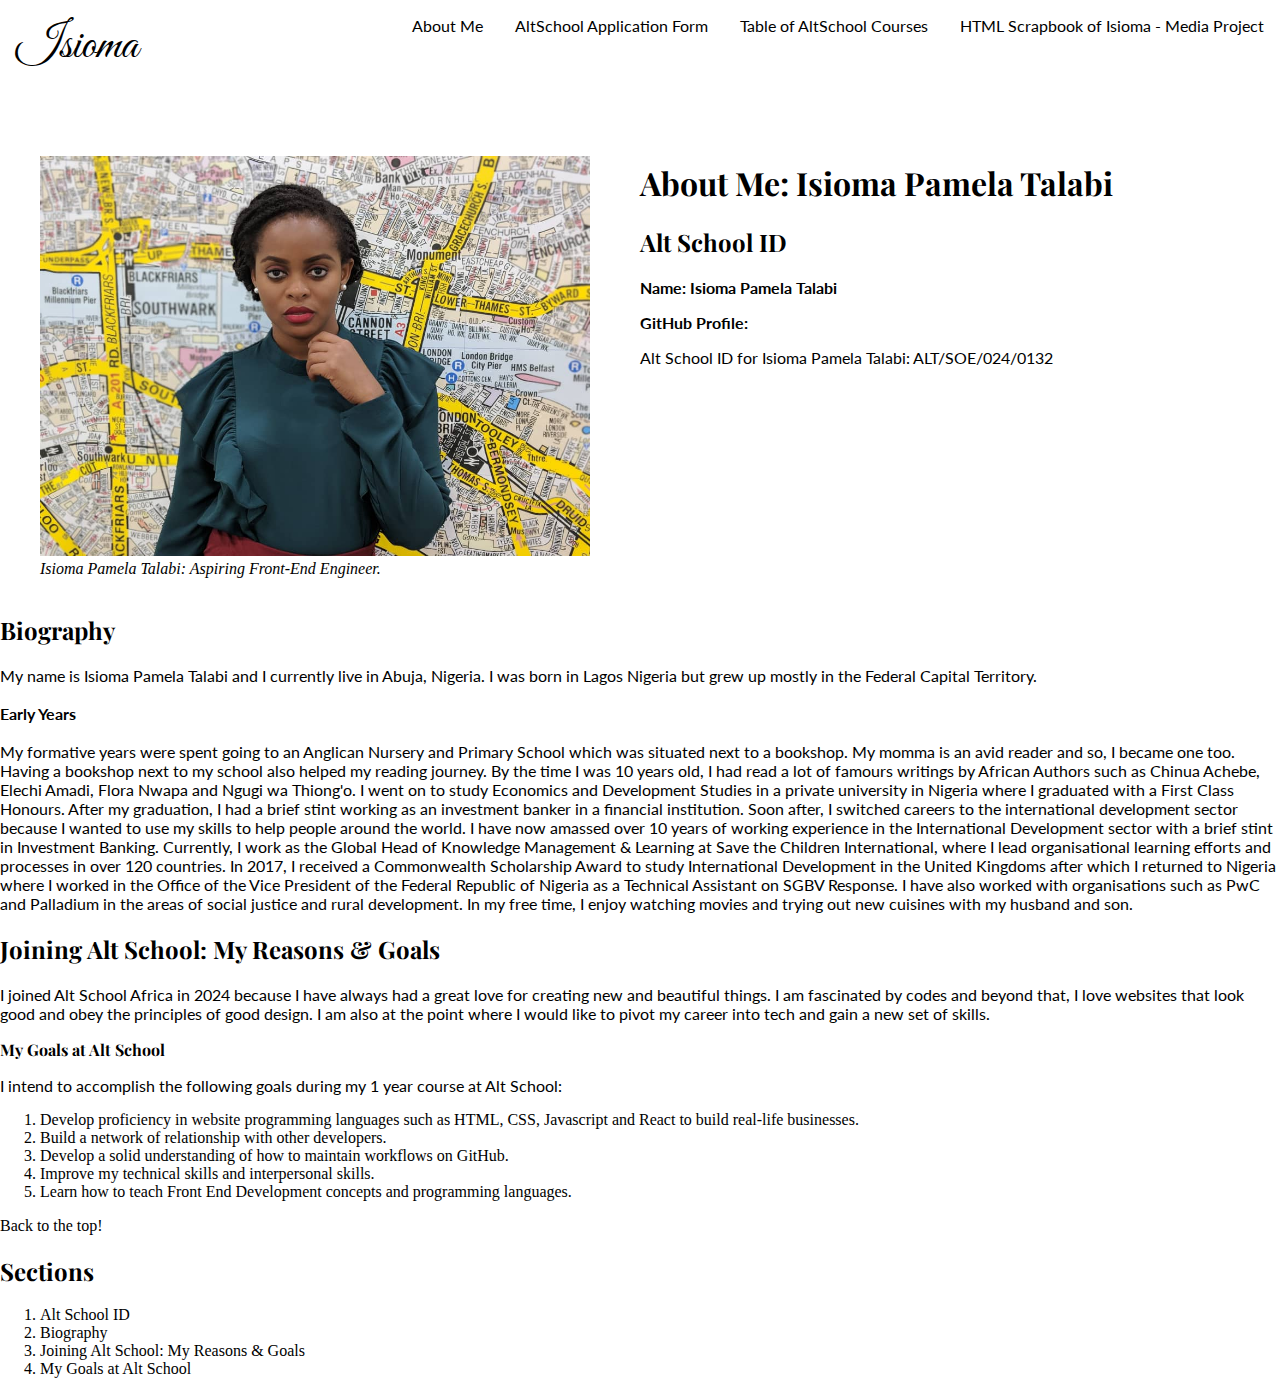
==== pages/index.html @ ffbe414c "First Version with HTML and some CSS" ====
<!DOCTYPE html>
<html lang="en">

<head>
  <meta charset="UTF-8" />
  <meta name="viewport" content="width=device-width, initial-scale=1.0" />
  <title>About Me</title>

  <!-- Typography & Fonts -->
  <!-- Playfair Display -->

  <link rel="preconnect" href="https://fonts.googleapis.com">
  <link rel="preconnect" href="https://fonts.gstatic.com" crossorigin>
  <link href="https://fonts.googleapis.com/css2?family=Playfair+Display:ital,wght@0,400..900;1,400..900&display=swap"
    rel="stylesheet">

  <!-- Lato -->
  <link rel="preconnect" href="https://fonts.googleapis.com">
  <link rel="preconnect" href="https://fonts.gstatic.com" crossorigin>
  <link
    href="https://fonts.googleapis.com/css2?family=Lato:ital,wght@0,100;0,300;0,400;0,700;0,900;1,100;1,300;1,400;1,700;1,900&display=swap"
    rel="stylesheet">

  <!-- Great Vibes -->
  <link rel="preconnect" href="https://fonts.googleapis.com">
  <link rel="preconnect" href="https://fonts.gstatic.com" crossorigin>
  <link
    href="https://fonts.googleapis.com/css2?family=Great+Vibes&family=Lato:ital,wght@0,100;0,300;0,400;0,700;0,900;1,100;1,300;1,400;1,700;1,900&display=swap"
    rel="stylesheet">

  <!-- CSS Stylesheet -->
  <link rel="stylesheet" href="../css styles/index.css">

</head>

<body>
  <header id="top">
    <nav>
      <p>Isioma</p>
      <ul class="nav__list">
        <li><a href="./index.html">About Me</a></li>
        <li><a href="./form.html">AltSchool Application Form</a></li>
        <li><a href="./table.html">Table of AltSchool Courses</a></li>
        <li><a href="./media.html">HTML Scrapbook of Isioma - Media Project</a></li>
      </ul>
    </nav>
  </header>

  <main>

    <section class="section__intro">

      <div class="image__intro">
        <figure>
          <img src="../images/Isioma Talabi.JPG" width="550" height="400" alt="Aspiring Front-End Engineer">
          <figcaption><em>Isioma Pamela Talabi: Aspiring Front-End Engineer.</em></figcaption>
        </figure>
      </div>

      <div class="text__intro">
        <h1>About Me: Isioma Pamela Talabi</h1>
        <h2 id="section1">Alt School ID</h2>
        <b>
          <p>Name: Isioma Pamela Talabi</p>
          <p>GitHub Profile: <a href="https://github.com/isioma-talabi"></a></p>
        </b>
        <p>Alt School ID for Isioma Pamela Talabi: ALT/SOE/024/0132</p>
      </div>


    </section>

    <section>
      <h2 id="section2">Biography</h2>
      <p>
        My name is Isioma Pamela Talabi and I currently live in Abuja,
        Nigeria. I was born in Lagos Nigeria but grew up mostly in the Federal Capital Territory.
        <br><br>
        <b>Early Years</b>
        <br><br>
        My formative years were spent going to an Anglican Nursery and Primary School
        which was situated next to a bookshop. My momma is an avid reader and so,
        I became one too. Having a bookshop next to my school also helped my reading journey.
        By the time I was 10 years old, I had read a lot of famours writings by
        African Authors such as Chinua Achebe, Elechi Amadi, Flora Nwapa and Ngugi wa Thiong'o.

        I went on to study Economics and Development Studies in a private university in Nigeria
        where I graduated with a First Class Honours. After my graduation, I had a brief stint working
        as an investment banker in a financial institution. Soon after, I switched careers
        to the international development sector because I wanted to use my skills to help people around the world.

        I have now amassed over 10 years of working experience in the
        International Development sector with a brief stint in Investment
        Banking. Currently, I work as the Global Head of Knowledge Management
        & Learning at Save the Children International, where I lead
        organisational learning efforts and processes in over 120 countries.
        In 2017, I received a Commonwealth Scholarship Award to study
        International Development in the United Kingdoms after which I
        returned to Nigeria where I worked in the Office of the Vice President
        of the Federal Republic of Nigeria as a Technical Assistant on SGBV
        Response. I have also worked with organisations such as PwC and
        Palladium in the areas of social justice and rural development. In my
        free time, I enjoy watching movies and trying out new cuisines with my
        husband and son.
      </p>
    </section>

    <section>
      <h2 id="section3">Joining Alt School: My Reasons & Goals</h2>
      <p>
        I joined Alt School Africa in 2024 because I have always had a great
        love for creating new and beautiful things. I am fascinated by codes
        and beyond that, I love websites that look good and obey the
        principles of good design. I am also at the point where I would like to
        pivot my career into tech and gain a new set of skills.
      </p>

      <h3 id="section4">My Goals at Alt School</h3>
      <p>I intend to accomplish the following goals during my 1 year course at Alt School:
      <ol>
        <li>Develop proficiency in website programming languages such as HTML, CSS, Javascript and React to build
          real-life businesses.</li>
        <li>Build a network of relationship with other developers.</li>
        <li>Develop a solid understanding of how to maintain workflows on GitHub.</li>
        <li>Improve my technical skills and interpersonal skills.</li>
        <li>Learn how to teach Front End Development concepts and programming languages.</li>
      </ol>
      </p>
    </section>

    <section>
      <a href="#top">Back to the top!</a>
    </section>
  </main>

  <aside>
    <h2>Sections</h2>
    <ol>
      <li><a href="#section1">Alt School ID</a></li>
      <li><a href="#section2">Biography</a></li>
      <li><a href="#section3">Joining Alt School: My Reasons & Goals</a></li>
      <li><a href="#section4">My Goals at Alt School</a></li>
    </ol>
  </aside>
</body>

</html>
---- css styles/index.css ----
* {
  box-sizing: border-box;
}

body {
  margin: 0;
}

nav > p {
  font-family: "Great Vibes", sans-serif;
  font-size: 3rem;
  margin-top: 0;
}

h1 {
  font-family: "Playfair Display", sans-serif;
  font-size: 2rem;
}

h2 {
  font-family: "Playfair Display", sans-serif;
  font-size: 1.5rem;
}

h3 {
  font-family: "Playfair Display", sans-serif;
  font-size: 1rem;
}

p {
  font-family: Lato;
  font-size: 1rem;
}

a {
  text-decoration: none;
  color: black;
}

ul li {
  font-family: Lato;
  font-size: 1rem;
  list-style: none;
}

nav {
  display: flex;
  justify-content: space-between;
}

.nav__list {
  display: flex;
  gap: 2rem;
  margin-top: 0;
}

header {
  margin: 16px;
}

.section__intro {
  display: grid;
  grid-template-columns: 1fr 1fr;
}
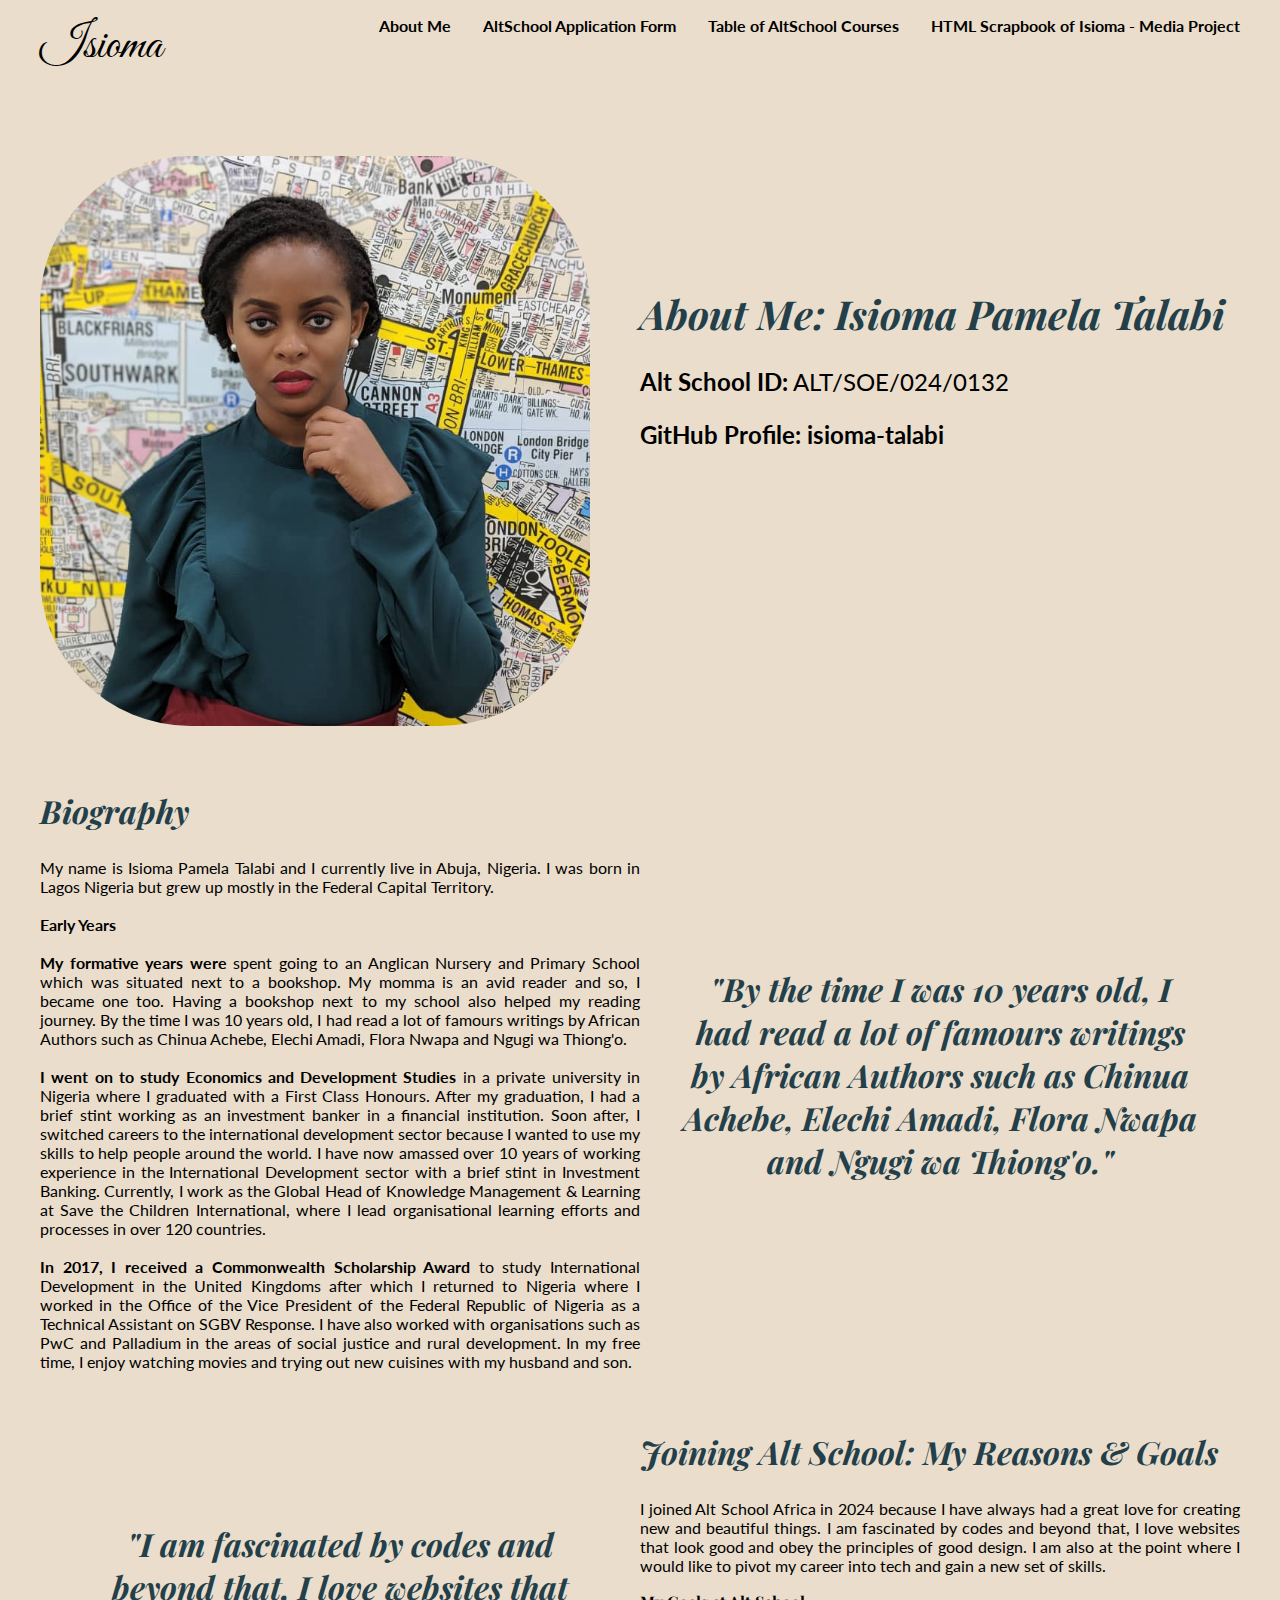
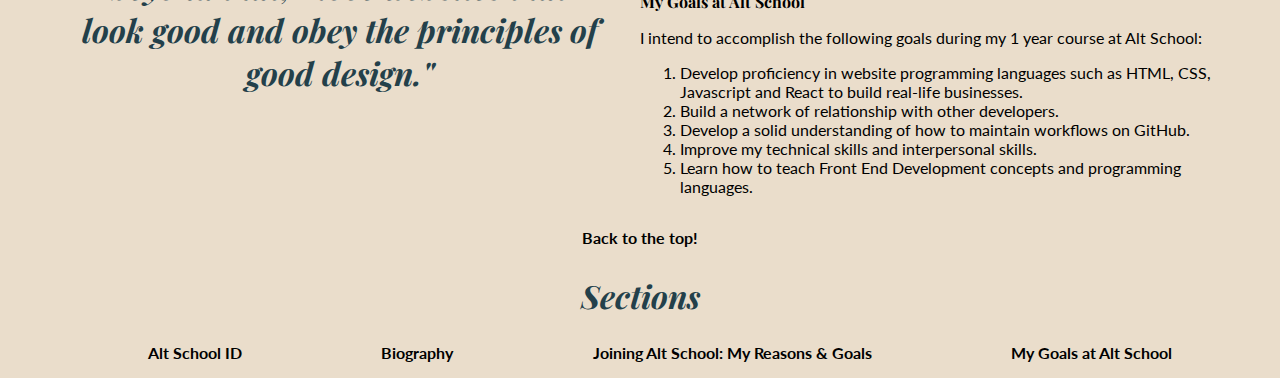
==== commit c76f76b4: "Second Version added CSS Styles" ====
--- a/pages/index.html
+++ b/pages/index.html
@@ -48,99 +48,132 @@
 
   <main>
 
-    <section class="section__intro">
+    <section id="section1" class="section__intro">
 
       <div class="image__intro">
         <figure>
-          <img src="../images/Isioma Talabi.JPG" width="550" height="400" alt="Aspiring Front-End Engineer">
-          <figcaption><em>Isioma Pamela Talabi: Aspiring Front-End Engineer.</em></figcaption>
+          <img src="../images/Isioma Talabi.JPG" alt="Aspiring Front-End Engineer">
+          <!-- <figcaption><em>Isioma Pamela Talabi: Aspiring Front-End Engineer.</em></figcaption> -->
         </figure>
       </div>
 
       <div class="text__intro">
+
         <h1>About Me: Isioma Pamela Talabi</h1>
-        <h2 id="section1">Alt School ID</h2>
-        <b>
-          <p>Name: Isioma Pamela Talabi</p>
-          <p>GitHub Profile: <a href="https://github.com/isioma-talabi"></a></p>
-        </b>
-        <p>Alt School ID for Isioma Pamela Talabi: ALT/SOE/024/0132</p>
+
+        <div class="text__intro--sub">
+          <p><b>Alt School ID:</b> ALT/SOE/024/0132</p>
+          <p><b>GitHub Profile:</b> <a href="https://github.com/isioma-talabi">isioma-talabi</a></p>
+
+        </div>
+
+
       </div>
 
 
     </section>
 
-    <section>
-      <h2 id="section2">Biography</h2>
-      <p>
-        My name is Isioma Pamela Talabi and I currently live in Abuja,
-        Nigeria. I was born in Lagos Nigeria but grew up mostly in the Federal Capital Territory.
-        <br><br>
-        <b>Early Years</b>
-        <br><br>
-        My formative years were spent going to an Anglican Nursery and Primary School
-        which was situated next to a bookshop. My momma is an avid reader and so,
-        I became one too. Having a bookshop next to my school also helped my reading journey.
-        By the time I was 10 years old, I had read a lot of famours writings by
-        African Authors such as Chinua Achebe, Elechi Amadi, Flora Nwapa and Ngugi wa Thiong'o.
+    <section class="section__bio">
+      <div class="bio">
+        <h2 id="section2">Biography</h2>
+        <p>
+          My name is Isioma Pamela Talabi and I currently live in Abuja,
+          Nigeria. I was born in Lagos Nigeria but grew up mostly in the Federal Capital Territory.
+          <br><br>
+          <b>Early Years</b>
+          <br><br>
+          <b>My formative years were</b> spent going to an Anglican Nursery and Primary School
+          which was situated next to a bookshop. My momma is an avid reader and so,
+          I became one too. Having a bookshop next to my school also helped my reading journey.
+          By the time I was 10 years old, I had read a lot of famours writings by
+          African Authors such as Chinua Achebe, Elechi Amadi, Flora Nwapa and Ngugi wa Thiong'o.
+          <br><br>
+          <b>I went on to study Economics and Development Studies </b>in a private university in Nigeria
+          where I graduated with a First Class Honours. After my graduation, I had a brief stint working
+          as an investment banker in a financial institution. Soon after, I switched careers
+          to the international development sector because I wanted to use my skills to help people around the world.
+          I have now amassed over 10 years of working experience in the
+          International Development sector with a brief stint in Investment
+          Banking. Currently, I work as the Global Head of Knowledge Management
+          & Learning at Save the Children International, where I lead
+          organisational learning efforts and processes in over 120 countries.
+          <br><br>
+          <b>In 2017, I received a Commonwealth Scholarship Award </b>to study
+          International Development in the United Kingdoms after which I
+          returned to Nigeria where I worked in the Office of the Vice President
+          of the Federal Republic of Nigeria as a Technical Assistant on SGBV
+          Response. I have also worked with organisations such as PwC and
+          Palladium in the areas of social justice and rural development. In my
+          free time, I enjoy watching movies and trying out new cuisines with my
+          husband and son.
+        </p>
+      </div>
 
-        I went on to study Economics and Development Studies in a private university in Nigeria
-        where I graduated with a First Class Honours. After my graduation, I had a brief stint working
-        as an investment banker in a financial institution. Soon after, I switched careers
-        to the international development sector because I wanted to use my skills to help people around the world.
-
-        I have now amassed over 10 years of working experience in the
-        International Development sector with a brief stint in Investment
-        Banking. Currently, I work as the Global Head of Knowledge Management
-        & Learning at Save the Children International, where I lead
-        organisational learning efforts and processes in over 120 countries.
-        In 2017, I received a Commonwealth Scholarship Award to study
-        International Development in the United Kingdoms after which I
-        returned to Nigeria where I worked in the Office of the Vice President
-        of the Federal Republic of Nigeria as a Technical Assistant on SGBV
-        Response. I have also worked with organisations such as PwC and
-        Palladium in the areas of social justice and rural development. In my
-        free time, I enjoy watching movies and trying out new cuisines with my
-        husband and son.
-      </p>
+      <div class="blockquote">
+        <blockquote>
+          <p>
+            "By the time I was 10 years old, I had read a lot of famours writings by African Authors such as Chinua
+            Achebe, Elechi
+            Amadi, Flora Nwapa and Ngugi wa Thiong'o."
+          </p>
+        </blockquote>
+      </div>
     </section>
 
-    <section>
-      <h2 id="section3">Joining Alt School: My Reasons & Goals</h2>
-      <p>
-        I joined Alt School Africa in 2024 because I have always had a great
-        love for creating new and beautiful things. I am fascinated by codes
-        and beyond that, I love websites that look good and obey the
-        principles of good design. I am also at the point where I would like to
-        pivot my career into tech and gain a new set of skills.
-      </p>
+    <!-- <hr> -->
 
-      <h3 id="section4">My Goals at Alt School</h3>
-      <p>I intend to accomplish the following goals during my 1 year course at Alt School:
-      <ol>
-        <li>Develop proficiency in website programming languages such as HTML, CSS, Javascript and React to build
-          real-life businesses.</li>
-        <li>Build a network of relationship with other developers.</li>
-        <li>Develop a solid understanding of how to maintain workflows on GitHub.</li>
-        <li>Improve my technical skills and interpersonal skills.</li>
-        <li>Learn how to teach Front End Development concepts and programming languages.</li>
-      </ol>
-      </p>
+    <section class="section__reasons">
+
+      <div class="blockquote__reasons">
+        <blockquote>
+          <p>
+            "I am fascinated by codes and beyond that, I love websites that look good and obey the principles of good
+            design."
+          </p>
+        </blockquote>
+      </div>
+
+
+      <div class="text__reasons">
+        <h2 id="section3">Joining Alt School: My Reasons & Goals</h2>
+        <p>
+          I joined Alt School Africa in 2024 because I have always had a great
+          love for creating new and beautiful things. I am fascinated by codes
+          and beyond that, I love websites that look good and obey the
+          principles of good design. I am also at the point where I would like to
+          pivot my career into tech and gain a new set of skills.
+        </p>
+        <h3 id="section4">My Goals at Alt School</h3>
+        <p>I intend to accomplish the following goals during my 1 year course at Alt School:</p>
+        <ol>
+          <li>Develop proficiency in website programming languages such as HTML, CSS, Javascript and React to build
+            real-life businesses.</li>
+          <li>Build a network of relationship with other developers.</li>
+          <li>Develop a solid understanding of how to maintain workflows on GitHub.</li>
+          <li>Improve my technical skills and interpersonal skills.</li>
+          <li>Learn how to teach Front End Development concepts and programming languages.</li>
+        </ol>
+      </div>
+
     </section>
 
-    <section>
+
+    <section class="fragment__identifier">
       <a href="#top">Back to the top!</a>
     </section>
+
   </main>
 
-  <aside>
+  <!-- <hr> -->
+
+  <aside class="section__aside">
     <h2>Sections</h2>
-    <ol>
+    <ul class="nav__aside">
       <li><a href="#section1">Alt School ID</a></li>
       <li><a href="#section2">Biography</a></li>
       <li><a href="#section3">Joining Alt School: My Reasons & Goals</a></li>
       <li><a href="#section4">My Goals at Alt School</a></li>
-    </ol>
+    </ul>
   </aside>
 </body>
 
--- a/css styles/index.css
+++ b/css styles/index.css
@@ -4,6 +4,7 @@
 
 body {
   margin: 0;
+  background-color: #eaddcb;
 }
 
 nav > p {
@@ -14,12 +15,16 @@
 
 h1 {
   font-family: "Playfair Display", sans-serif;
-  font-size: 2rem;
+  font-size: 2.5rem;
+  font-style: italic;
+  color: #23404a;
 }
 
 h2 {
   font-family: "Playfair Display", sans-serif;
-  font-size: 1.5rem;
+  font-size: 2rem;
+  font-style: italic;
+  color: #23404a;
 }
 
 h3 {
@@ -30,17 +35,35 @@
 p {
   font-family: Lato;
   font-size: 1rem;
+  text-align: justify;
 }
 
 a {
   text-decoration: none;
   color: black;
+  font-family: Lato, sans-serif;
+  font-weight: bold;
+}
+
+a:hover {
+  text-decoration: underline;
+  text-decoration-color: #73232a;
 }
 
 ul li {
   font-family: Lato;
   font-size: 1rem;
   list-style: none;
+  font-weight: bold;
+}
+
+ol li {
+  font-family: Lato;
+  font-size: 1rem;
+}
+
+ul li a {
+  /* color: #23404a; */
 }
 
 nav {
@@ -55,10 +78,69 @@
 }
 
 header {
-  margin: 16px;
+  margin: 16px 40px 16px 40px;
 }
 
 .section__intro {
   display: grid;
   grid-template-columns: 1fr 1fr;
 }
+
+.text__intro {
+  padding-top: 120px;
+}
+
+.text__intro--sub > p {
+  font-size: 1.5rem;
+}
+
+.section__bio {
+  display: grid;
+  grid-template-columns: 1fr 1fr;
+  place-items: center;
+  margin: 16px 40px 16px 40px;
+}
+
+.section__reasons {
+  display: grid;
+  grid-template-columns: 1fr 1fr;
+  place-items: center;
+  margin: 16px 40px 16px 40px;
+}
+
+.fragment__identifier {
+  display: flex;
+  justify-content: space-around;
+}
+
+.nav__aside {
+  display: flex;
+  gap: 2rem;
+  justify-content: space-evenly;
+}
+
+
+.section__aside > h2 {
+  text-align: center;
+}
+
+blockquote p {
+  font-family: "Playfair Display", sans-serif;
+  font-weight: 700;
+  font-style: italic;
+  font-size: 2rem;
+  color: #23404a;
+  text-align: center;
+}
+
+figure img {
+  width: 550px;
+  height: 570px;
+  object-fit: cover;
+  border-radius: 150px;
+}
+
+figcaption {
+  font-family: "Lato", sans-serif;
+  font-size: 1rem;
+}
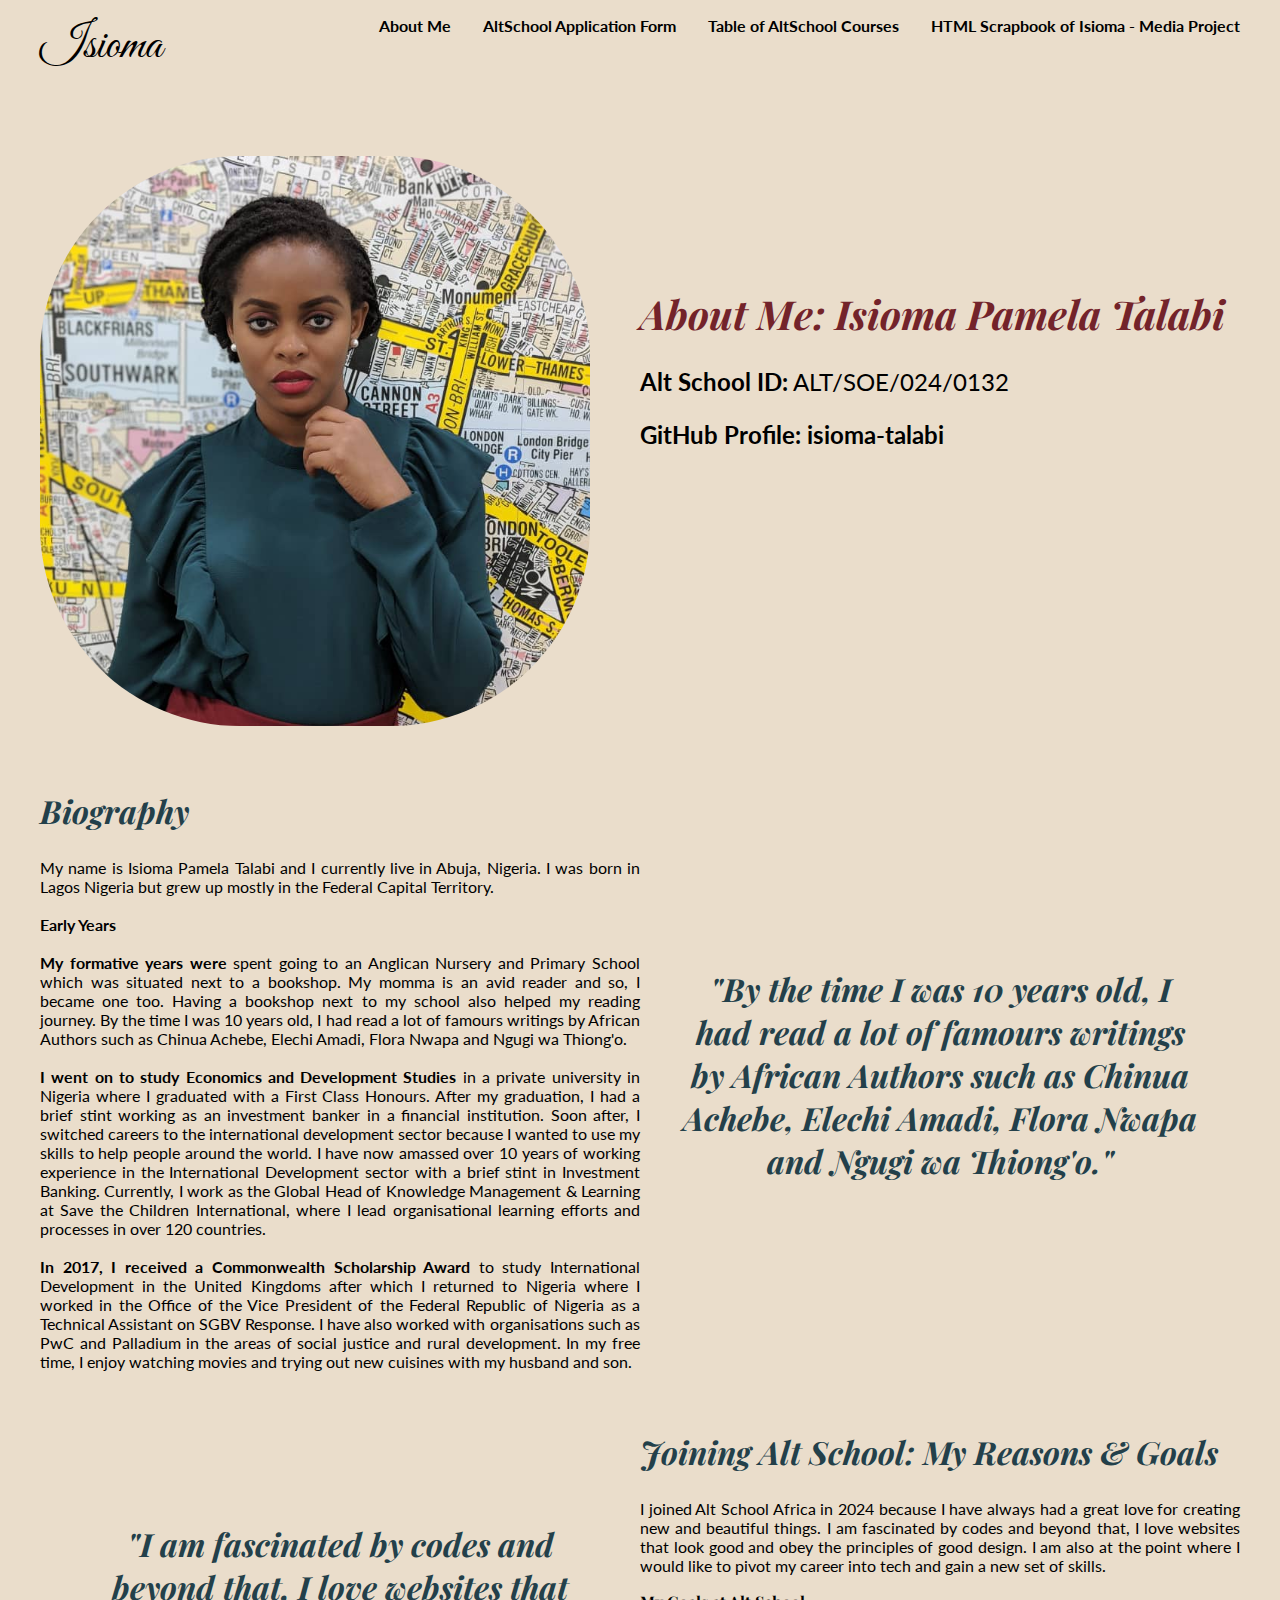
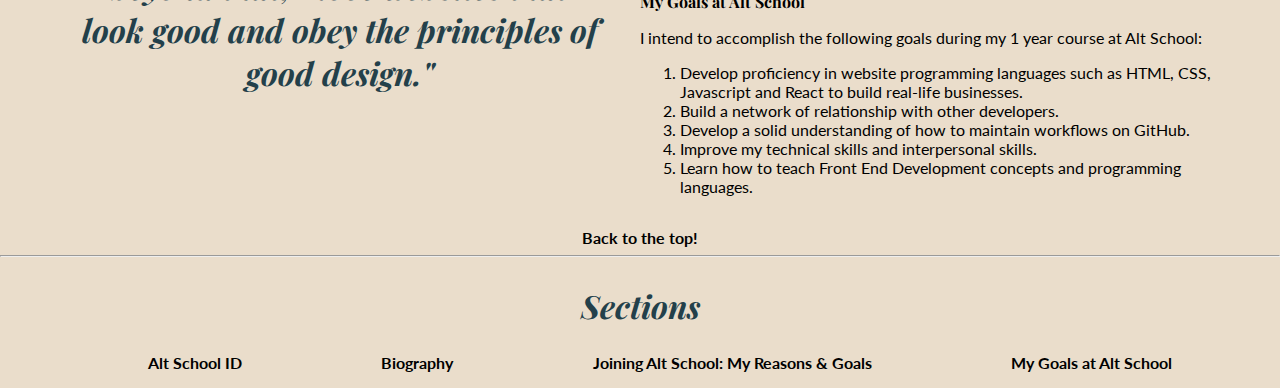
==== commit 3fbdc264: "Third version- styled Form" ====
--- a/pages/index.html
+++ b/pages/index.html
@@ -164,7 +164,7 @@
 
   </main>
 
-  <!-- <hr> -->
+  <hr>
 
   <aside class="section__aside">
     <h2>Sections</h2>
--- a/css styles/index.css
+++ b/css styles/index.css
@@ -5,6 +5,7 @@
 body {
   margin: 0;
   background-color: #eaddcb;
+  /* background-color: #c7d6e1; */
 }
 
 nav > p {
@@ -17,7 +18,7 @@
   font-family: "Playfair Display", sans-serif;
   font-size: 2.5rem;
   font-style: italic;
-  color: #23404a;
+  color: #73232a;
 }
 
 h2 {
@@ -47,7 +48,8 @@
 
 a:hover {
   text-decoration: underline;
-  text-decoration-color: #73232a;
+  text-decoration-color: black;
+  color: #73232a;
 }
 
 ul li {
@@ -119,7 +121,6 @@
   justify-content: space-evenly;
 }
 
-
 .section__aside > h2 {
   text-align: center;
 }
@@ -137,7 +138,7 @@
   width: 550px;
   height: 570px;
   object-fit: cover;
-  border-radius: 150px;
+  border-radius: 200px;
 }
 
 figcaption {
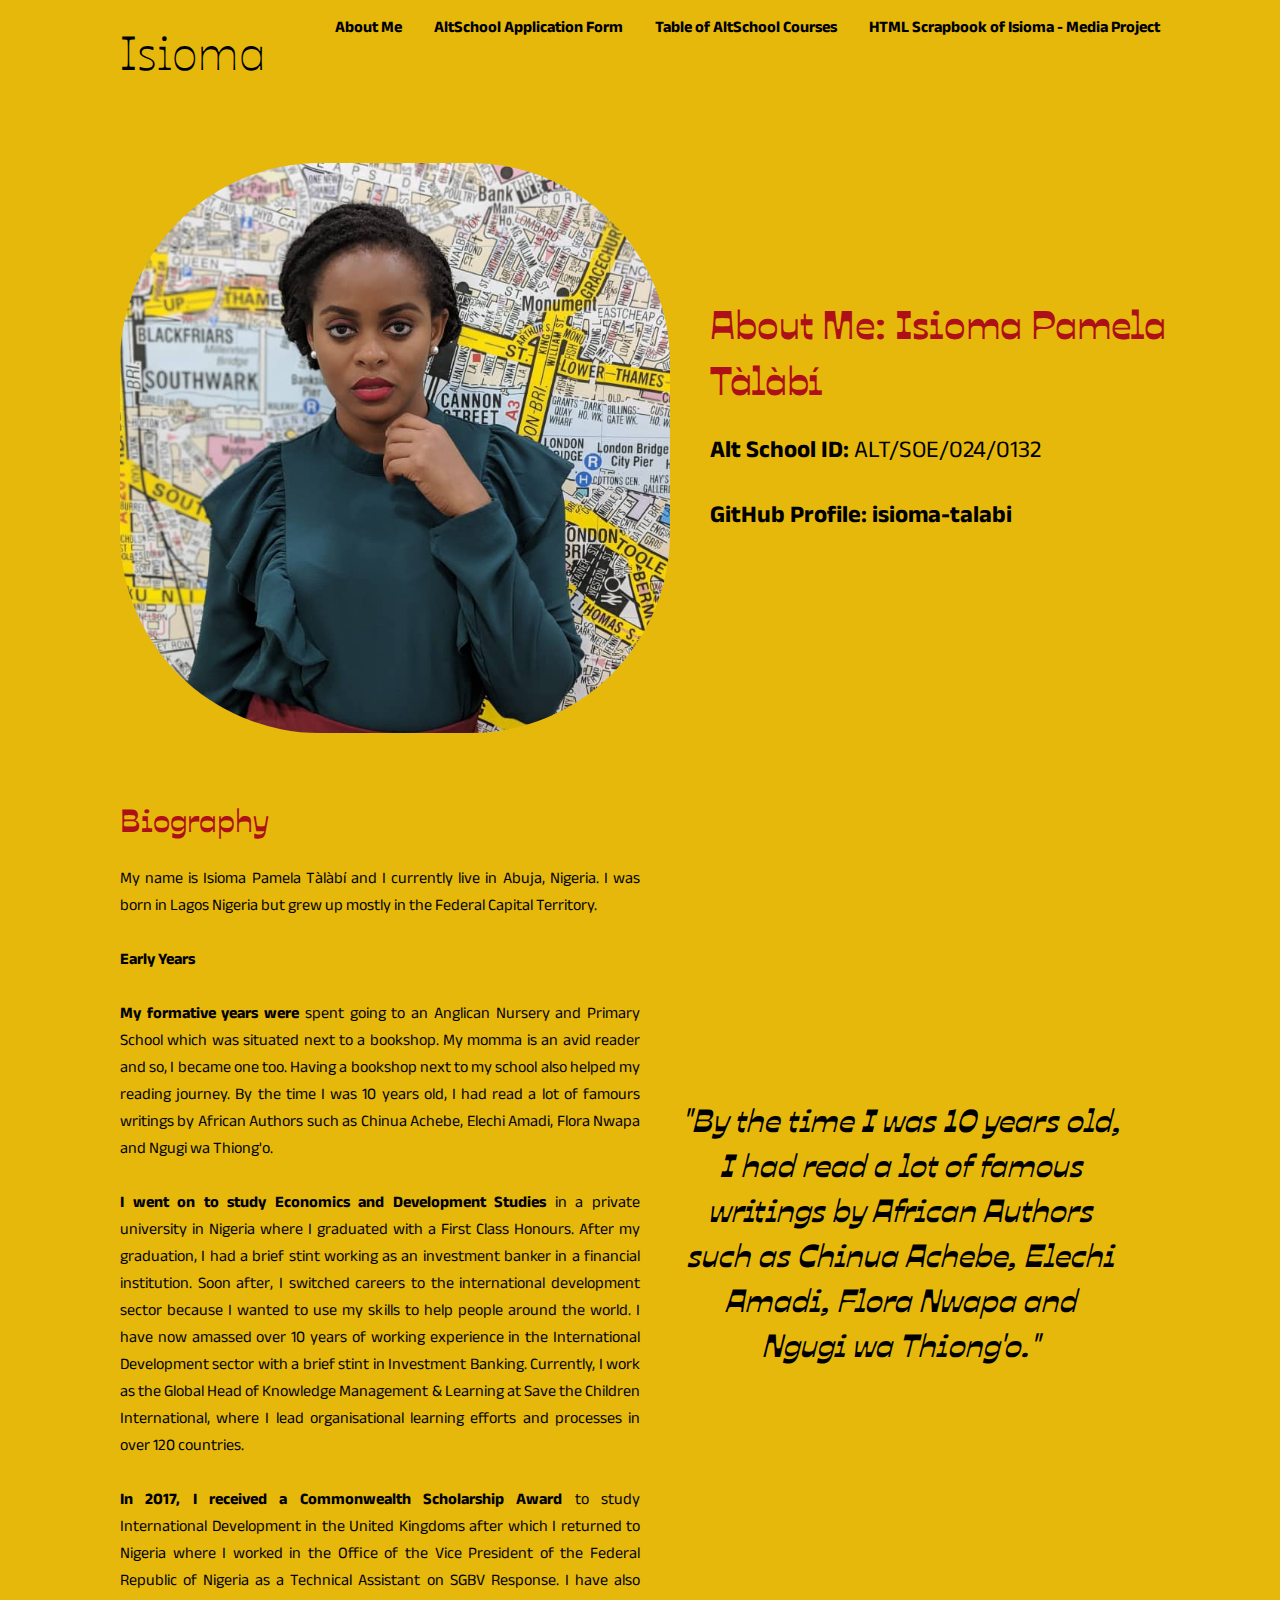
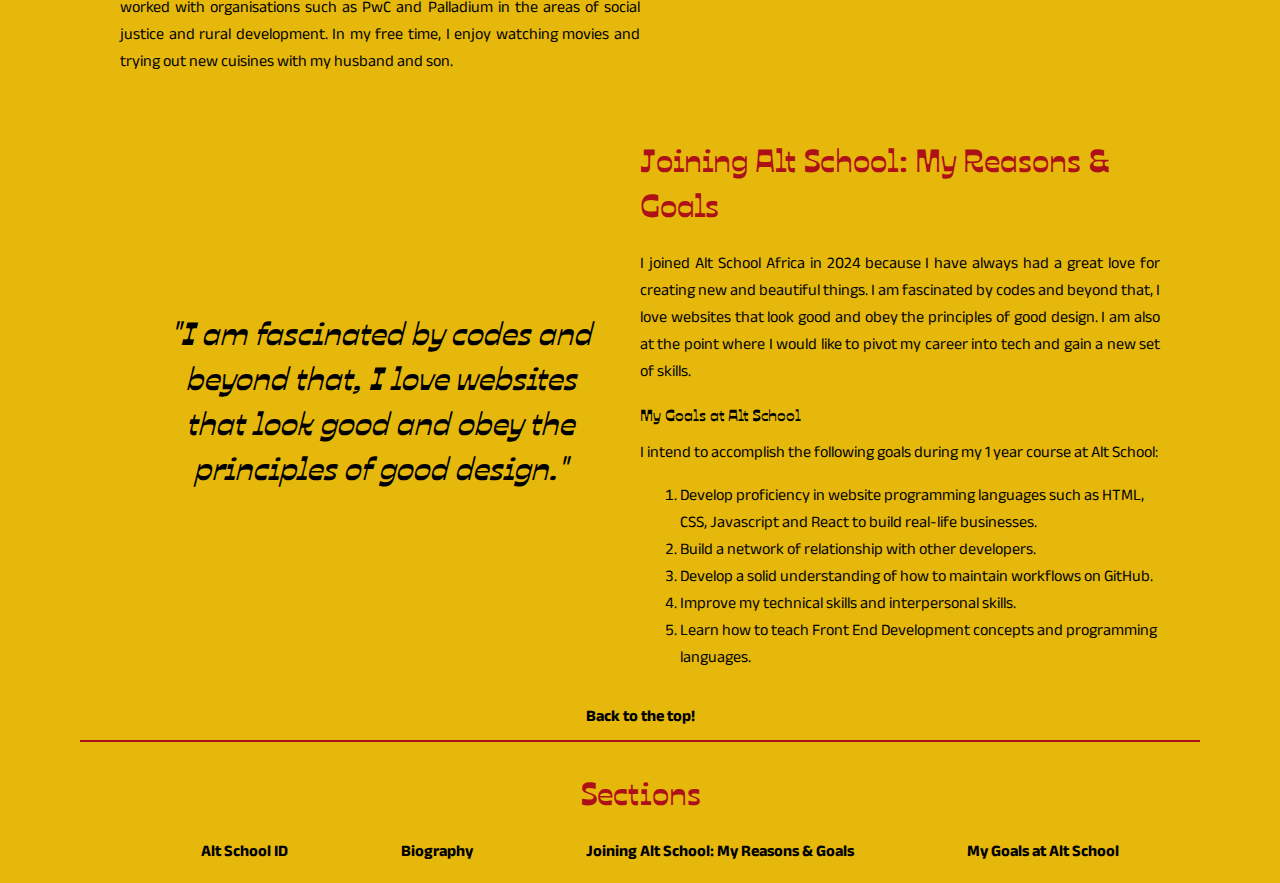
==== commit 43724018: "Sixth version- Finalised Media Project and Index styles" ====
--- a/pages/index.html
+++ b/pages/index.html
@@ -7,26 +7,15 @@
   <title>About Me</title>
 
   <!-- Typography & Fonts -->
-  <!-- Playfair Display -->
-
+  <!-- Ojuju -->
   <link rel="preconnect" href="https://fonts.googleapis.com">
   <link rel="preconnect" href="https://fonts.gstatic.com" crossorigin>
-  <link href="https://fonts.googleapis.com/css2?family=Playfair+Display:ital,wght@0,400..900;1,400..900&display=swap"
-    rel="stylesheet">
+  <link href="https://fonts.googleapis.com/css2?family=Ojuju:wght@200..800&display=swap" rel="stylesheet">
 
-  <!-- Lato -->
+  <!-- Anek Devanagari -->
   <link rel="preconnect" href="https://fonts.googleapis.com">
   <link rel="preconnect" href="https://fonts.gstatic.com" crossorigin>
-  <link
-    href="https://fonts.googleapis.com/css2?family=Lato:ital,wght@0,100;0,300;0,400;0,700;0,900;1,100;1,300;1,400;1,700;1,900&display=swap"
-    rel="stylesheet">
-
-  <!-- Great Vibes -->
-  <link rel="preconnect" href="https://fonts.googleapis.com">
-  <link rel="preconnect" href="https://fonts.gstatic.com" crossorigin>
-  <link
-    href="https://fonts.googleapis.com/css2?family=Great+Vibes&family=Lato:ital,wght@0,100;0,300;0,400;0,700;0,900;1,100;1,300;1,400;1,700;1,900&display=swap"
-    rel="stylesheet">
+  <link href="https://fonts.googleapis.com/css2?family=Anek+Devanagari:wght@100..800&display=swap" rel="stylesheet">
 
   <!-- CSS Stylesheet -->
   <link rel="stylesheet" href="../css styles/index.css">
@@ -59,7 +48,7 @@
 
       <div class="text__intro">
 
-        <h1>About Me: Isioma Pamela Talabi</h1>
+        <h1>About Me: Isioma Pamela Tàlàbí</h1>
 
         <div class="text__intro--sub">
           <p><b>Alt School ID:</b> ALT/SOE/024/0132</p>
@@ -77,7 +66,7 @@
       <div class="bio">
         <h2 id="section2">Biography</h2>
         <p>
-          My name is Isioma Pamela Talabi and I currently live in Abuja,
+          My name is Isioma Pamela Tàlàbí and I currently live in Abuja,
           Nigeria. I was born in Lagos Nigeria but grew up mostly in the Federal Capital Territory.
           <br><br>
           <b>Early Years</b>
@@ -112,7 +101,7 @@
       <div class="blockquote">
         <blockquote>
           <p>
-            "By the time I was 10 years old, I had read a lot of famours writings by African Authors such as Chinua
+            "By the time I was 10 years old, I had read a lot of famous writings by African Authors such as Chinua
             Achebe, Elechi
             Amadi, Flora Nwapa and Ngugi wa Thiong'o."
           </p>
--- a/css styles/index.css
+++ b/css styles/index.css
@@ -1,40 +1,51 @@
+:root {
+  --font-text-headings: "Ojuju", sans-serif;
+  --font-text-primary: "Anek Devanagari", sans-serif;
+  --colour-primary: #e5b80b;
+}
+
 * {
   box-sizing: border-box;
 }
 
 body {
   margin: 0;
-  background-color: #eaddcb;
-  /* background-color: #c7d6e1; */
+  background-color: var(--colour-primary);
+  margin-left: 80px;
+  margin-right: 80px;
 }
 
 nav > p {
-  font-family: "Great Vibes", sans-serif;
+  font-family: var(--font-text-headings);
   font-size: 3rem;
   margin-top: 0;
 }
 
 h1 {
-  font-family: "Playfair Display", sans-serif;
+  font-family: var(--font-text-headings);
   font-size: 2.5rem;
-  font-style: italic;
-  color: #73232a;
+  color: #ad1017;
 }
 
 h2 {
-  font-family: "Playfair Display", sans-serif;
+  font-family: var(--font-text-headings);
   font-size: 2rem;
-  font-style: italic;
-  color: #23404a;
+  color: #ad1017;
 }
 
 h3 {
-  font-family: "Playfair Display", sans-serif;
+  font-family: var(--font-text-headings);
   font-size: 1rem;
 }
 
+hr {
+  background-color: #ad1017;
+  border: none;
+  height: 2px;
+}
+
 p {
-  font-family: Lato;
+  font-family: var(--font-text-primary);
   font-size: 1rem;
   text-align: justify;
 }
@@ -42,30 +53,26 @@
 a {
   text-decoration: none;
   color: black;
-  font-family: Lato, sans-serif;
+  font-family: var(--font-text-primary);
   font-weight: bold;
 }
 
 a:hover {
   text-decoration: underline;
-  text-decoration-color: black;
-  color: #73232a;
+  text-decoration-color: #ad1017;
+  color: #ad1017;
 }
 
 ul li {
-  font-family: Lato;
+  font-family: var(--font-text-primary);
   font-size: 1rem;
   list-style: none;
   font-weight: bold;
 }
 
 ol li {
-  font-family: Lato;
+  font-family: var(--font-text-primary);
   font-size: 1rem;
-}
-
-ul li a {
-  /* color: #23404a; */
 }
 
 nav {
@@ -126,11 +133,10 @@
 }
 
 blockquote p {
-  font-family: "Playfair Display", sans-serif;
+  font-family: var(--font-text-headings);
   font-weight: 700;
   font-style: italic;
   font-size: 2rem;
-  color: #23404a;
   text-align: center;
 }
 
@@ -142,6 +148,6 @@
 }
 
 figcaption {
-  font-family: "Lato", sans-serif;
+  font-family: var(--font-text-primary);
   font-size: 1rem;
 }
